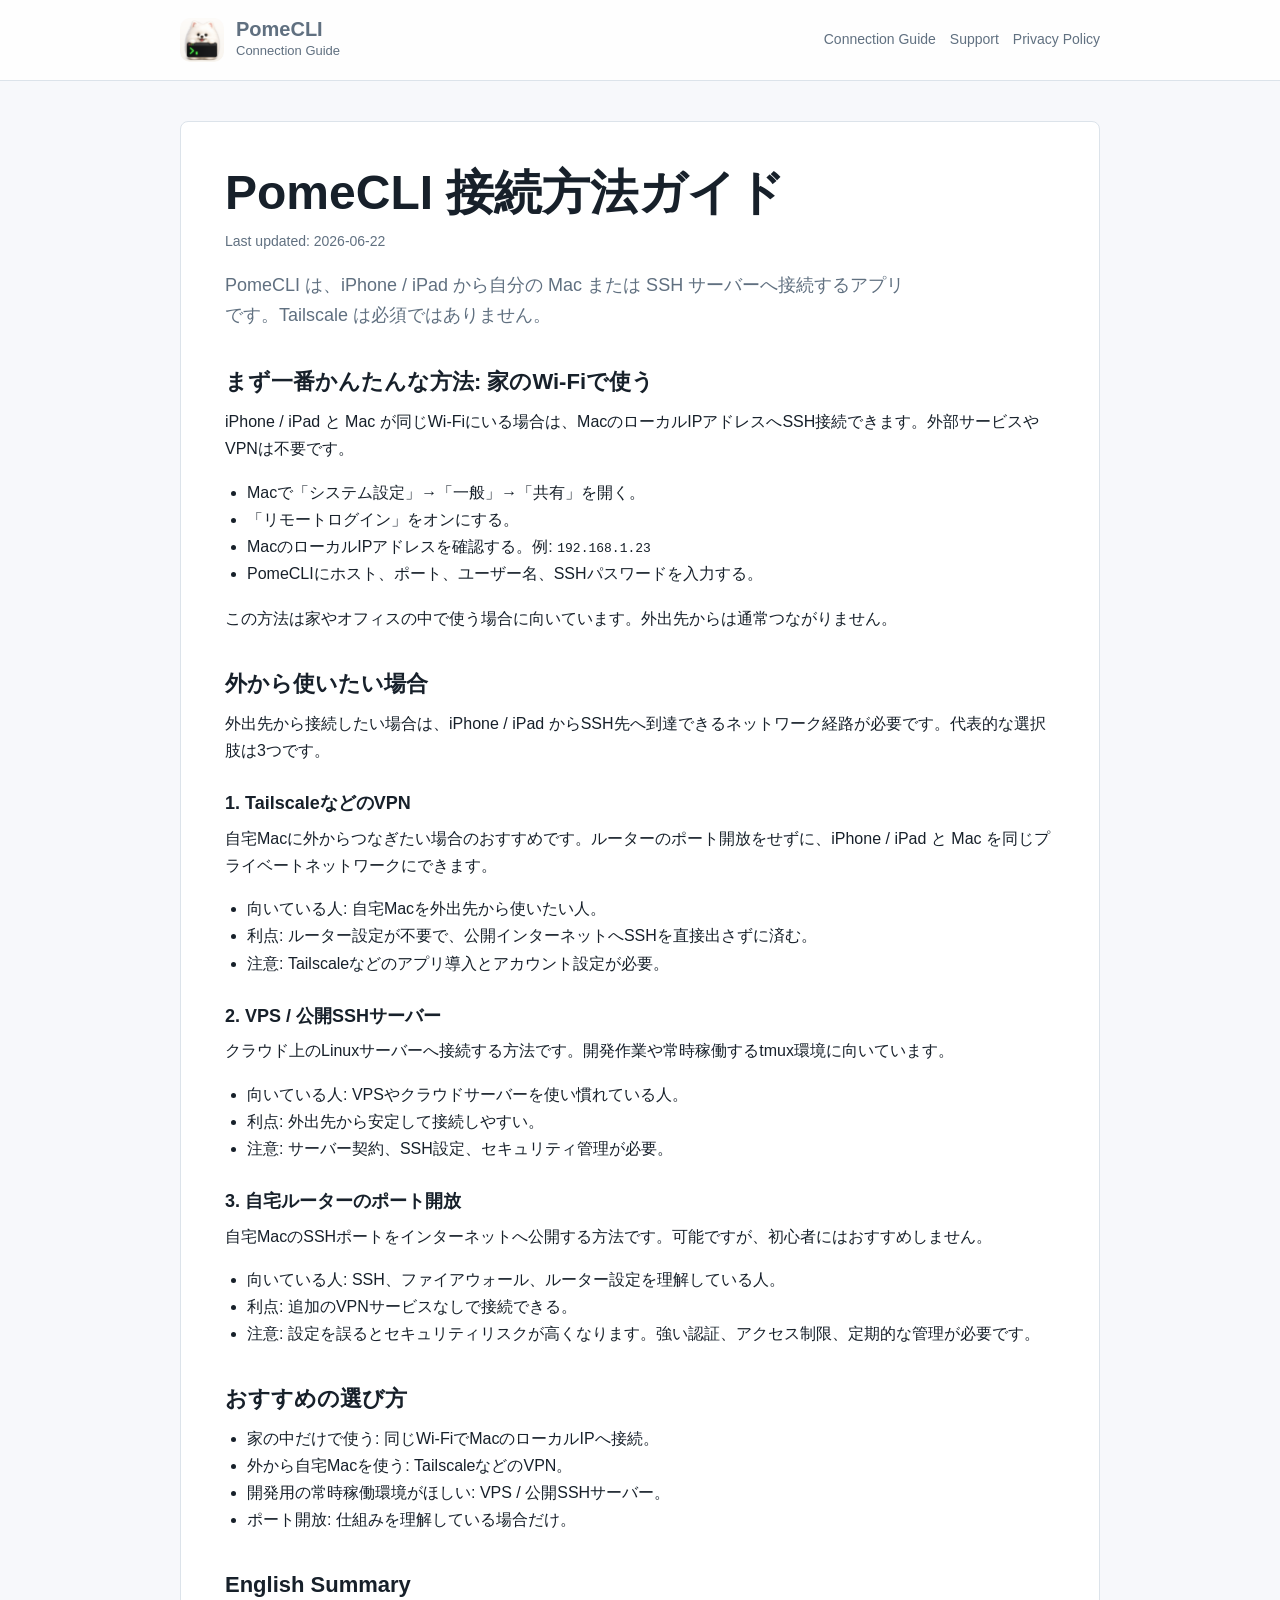
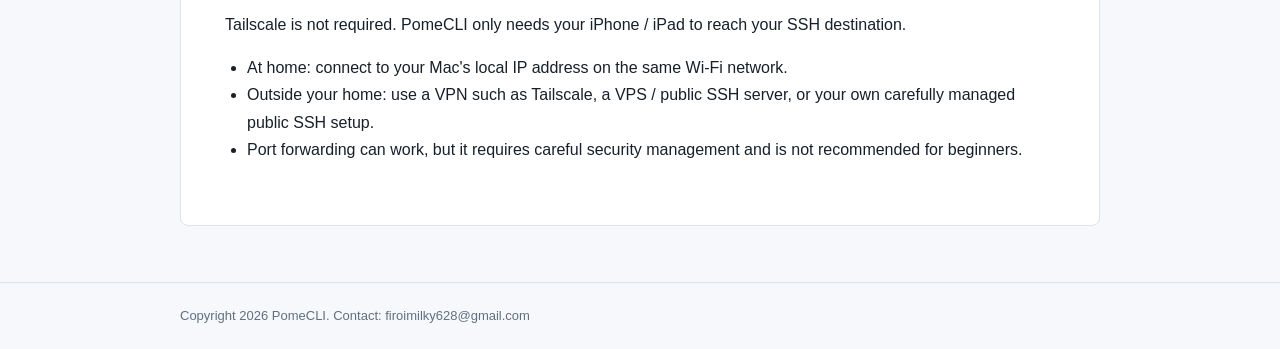
==== connection.html @ c4645fe7 "Add connection guide" ====
<!doctype html>
<html lang="ja">
  <head>
    <meta charset="utf-8">
    <meta name="viewport" content="width=device-width, initial-scale=1">
    <title>PomeCLI Connection Guide</title>
    <meta name="description" content="How to connect PomeCLI to your Mac or SSH server.">
    <link rel="stylesheet" href="styles.css">
  </head>
  <body>
    <header>
      <div class="shell masthead">
        <a class="brand" href="index.html">
          <img src="icon.png" alt="" width="44" height="44">
          <span>
            <strong>PomeCLI</strong>
            <span>Connection Guide</span>
          </span>
        </a>
        <nav aria-label="Primary navigation">
          <a href="connection.html">Connection Guide</a>
          <a href="support.html">Support</a>
          <a href="privacy.html">Privacy Policy</a>
        </nav>
      </div>
    </header>

    <main>
      <div class="shell">
        <article class="panel">
          <h1>PomeCLI 接続方法ガイド</h1>
          <p class="meta">Last updated: 2026-06-22</p>
          <p class="lead">PomeCLI は、iPhone / iPad から自分の Mac または SSH サーバーへ接続するアプリです。Tailscale は必須ではありません。</p>

          <h2>まず一番かんたんな方法: 家のWi-Fiで使う</h2>
          <p>iPhone / iPad と Mac が同じWi-Fiにいる場合は、MacのローカルIPアドレスへSSH接続できます。外部サービスやVPNは不要です。</p>
          <ul>
            <li>Macで「システム設定」→「一般」→「共有」を開く。</li>
            <li>「リモートログイン」をオンにする。</li>
            <li>MacのローカルIPアドレスを確認する。例: <code>192.168.1.23</code></li>
            <li>PomeCLIにホスト、ポート、ユーザー名、SSHパスワードを入力する。</li>
          </ul>
          <p>この方法は家やオフィスの中で使う場合に向いています。外出先からは通常つながりません。</p>

          <h2>外から使いたい場合</h2>
          <p>外出先から接続したい場合は、iPhone / iPad からSSH先へ到達できるネットワーク経路が必要です。代表的な選択肢は3つです。</p>

          <h3>1. TailscaleなどのVPN</h3>
          <p>自宅Macに外からつなぎたい場合のおすすめです。ルーターのポート開放をせずに、iPhone / iPad と Mac を同じプライベートネットワークにできます。</p>
          <ul>
            <li>向いている人: 自宅Macを外出先から使いたい人。</li>
            <li>利点: ルーター設定が不要で、公開インターネットへSSHを直接出さずに済む。</li>
            <li>注意: Tailscaleなどのアプリ導入とアカウント設定が必要。</li>
          </ul>

          <h3>2. VPS / 公開SSHサーバー</h3>
          <p>クラウド上のLinuxサーバーへ接続する方法です。開発作業や常時稼働するtmux環境に向いています。</p>
          <ul>
            <li>向いている人: VPSやクラウドサーバーを使い慣れている人。</li>
            <li>利点: 外出先から安定して接続しやすい。</li>
            <li>注意: サーバー契約、SSH設定、セキュリティ管理が必要。</li>
          </ul>

          <h3>3. 自宅ルーターのポート開放</h3>
          <p>自宅MacのSSHポートをインターネットへ公開する方法です。可能ですが、初心者にはおすすめしません。</p>
          <ul>
            <li>向いている人: SSH、ファイアウォール、ルーター設定を理解している人。</li>
            <li>利点: 追加のVPNサービスなしで接続できる。</li>
            <li>注意: 設定を誤るとセキュリティリスクが高くなります。強い認証、アクセス制限、定期的な管理が必要です。</li>
          </ul>

          <h2>おすすめの選び方</h2>
          <ul>
            <li>家の中だけで使う: 同じWi-FiでMacのローカルIPへ接続。</li>
            <li>外から自宅Macを使う: TailscaleなどのVPN。</li>
            <li>開発用の常時稼働環境がほしい: VPS / 公開SSHサーバー。</li>
            <li>ポート開放: 仕組みを理解している場合だけ。</li>
          </ul>

          <h2>English Summary</h2>
          <p>Tailscale is not required. PomeCLI only needs your iPhone / iPad to reach your SSH destination.</p>
          <ul>
            <li>At home: connect to your Mac's local IP address on the same Wi-Fi network.</li>
            <li>Outside your home: use a VPN such as Tailscale, a VPS / public SSH server, or your own carefully managed public SSH setup.</li>
            <li>Port forwarding can work, but it requires careful security management and is not recommended for beginners.</li>
          </ul>
        </article>
      </div>
    </main>

    <footer>
      <div class="shell">Copyright 2026 PomeCLI. Contact: firoimilky628@gmail.com</div>
    </footer>
  </body>
</html>
---- styles.css ----
:root {
  color-scheme: light;
  --bg: #f7f8fb;
  --text: #17202a;
  --muted: #607080;
  --line: #dce3ea;
  --panel: #ffffff;
  --accent: #147c78;
  --accent-strong: #0e5f5c;
}

* {
  box-sizing: border-box;
}

body {
  margin: 0;
  background: var(--bg);
  color: var(--text);
  font-family:
    -apple-system, BlinkMacSystemFont, "Segoe UI", sans-serif;
  line-height: 1.7;
}

a {
  color: var(--accent-strong);
}

.shell {
  width: min(920px, calc(100% - 32px));
  margin: 0 auto;
}

header {
  border-bottom: 1px solid var(--line);
  background: rgba(255, 255, 255, 0.88);
}

.masthead {
  display: flex;
  align-items: center;
  justify-content: space-between;
  gap: 16px;
  padding: 18px 0;
}

.brand {
  display: flex;
  align-items: center;
  gap: 12px;
  color: inherit;
  text-decoration: none;
}

.brand img {
  width: 44px;
  height: 44px;
  border-radius: 10px;
}

.brand strong {
  display: block;
  font-size: 20px;
  line-height: 1.1;
}

.brand span {
  display: block;
  color: var(--muted);
  font-size: 13px;
}

nav {
  display: flex;
  gap: 14px;
  flex-wrap: wrap;
  justify-content: flex-end;
}

nav a {
  color: var(--muted);
  font-size: 14px;
  text-decoration: none;
}

main {
  padding: 40px 0 56px;
}

.panel {
  background: var(--panel);
  border: 1px solid var(--line);
  border-radius: 8px;
  padding: clamp(24px, 5vw, 44px);
}

h1 {
  margin: 0 0 10px;
  font-size: clamp(30px, 5vw, 48px);
  line-height: 1.12;
}

h2 {
  margin: 32px 0 8px;
  font-size: 22px;
}

h3 {
  margin: 24px 0 6px;
  font-size: 18px;
}

p {
  margin: 0 0 16px;
}

ul {
  margin: 0 0 18px;
  padding-left: 22px;
}

.lead {
  color: var(--muted);
  font-size: 18px;
  max-width: 680px;
}

.actions {
  display: flex;
  gap: 12px;
  flex-wrap: wrap;
  margin-top: 28px;
}

.button {
  display: inline-flex;
  align-items: center;
  justify-content: center;
  min-height: 42px;
  border: 1px solid var(--accent);
  border-radius: 6px;
  padding: 8px 14px;
  color: #ffffff;
  background: var(--accent);
  text-decoration: none;
  font-weight: 600;
}

.button.secondary {
  color: var(--accent-strong);
  background: transparent;
}

.meta {
  color: var(--muted);
  font-size: 14px;
}

footer {
  border-top: 1px solid var(--line);
  color: var(--muted);
  font-size: 13px;
  padding: 22px 0;
}

@media (max-width: 640px) {
  .masthead {
    align-items: flex-start;
    flex-direction: column;
  }

  nav {
    justify-content: flex-start;
  }
}
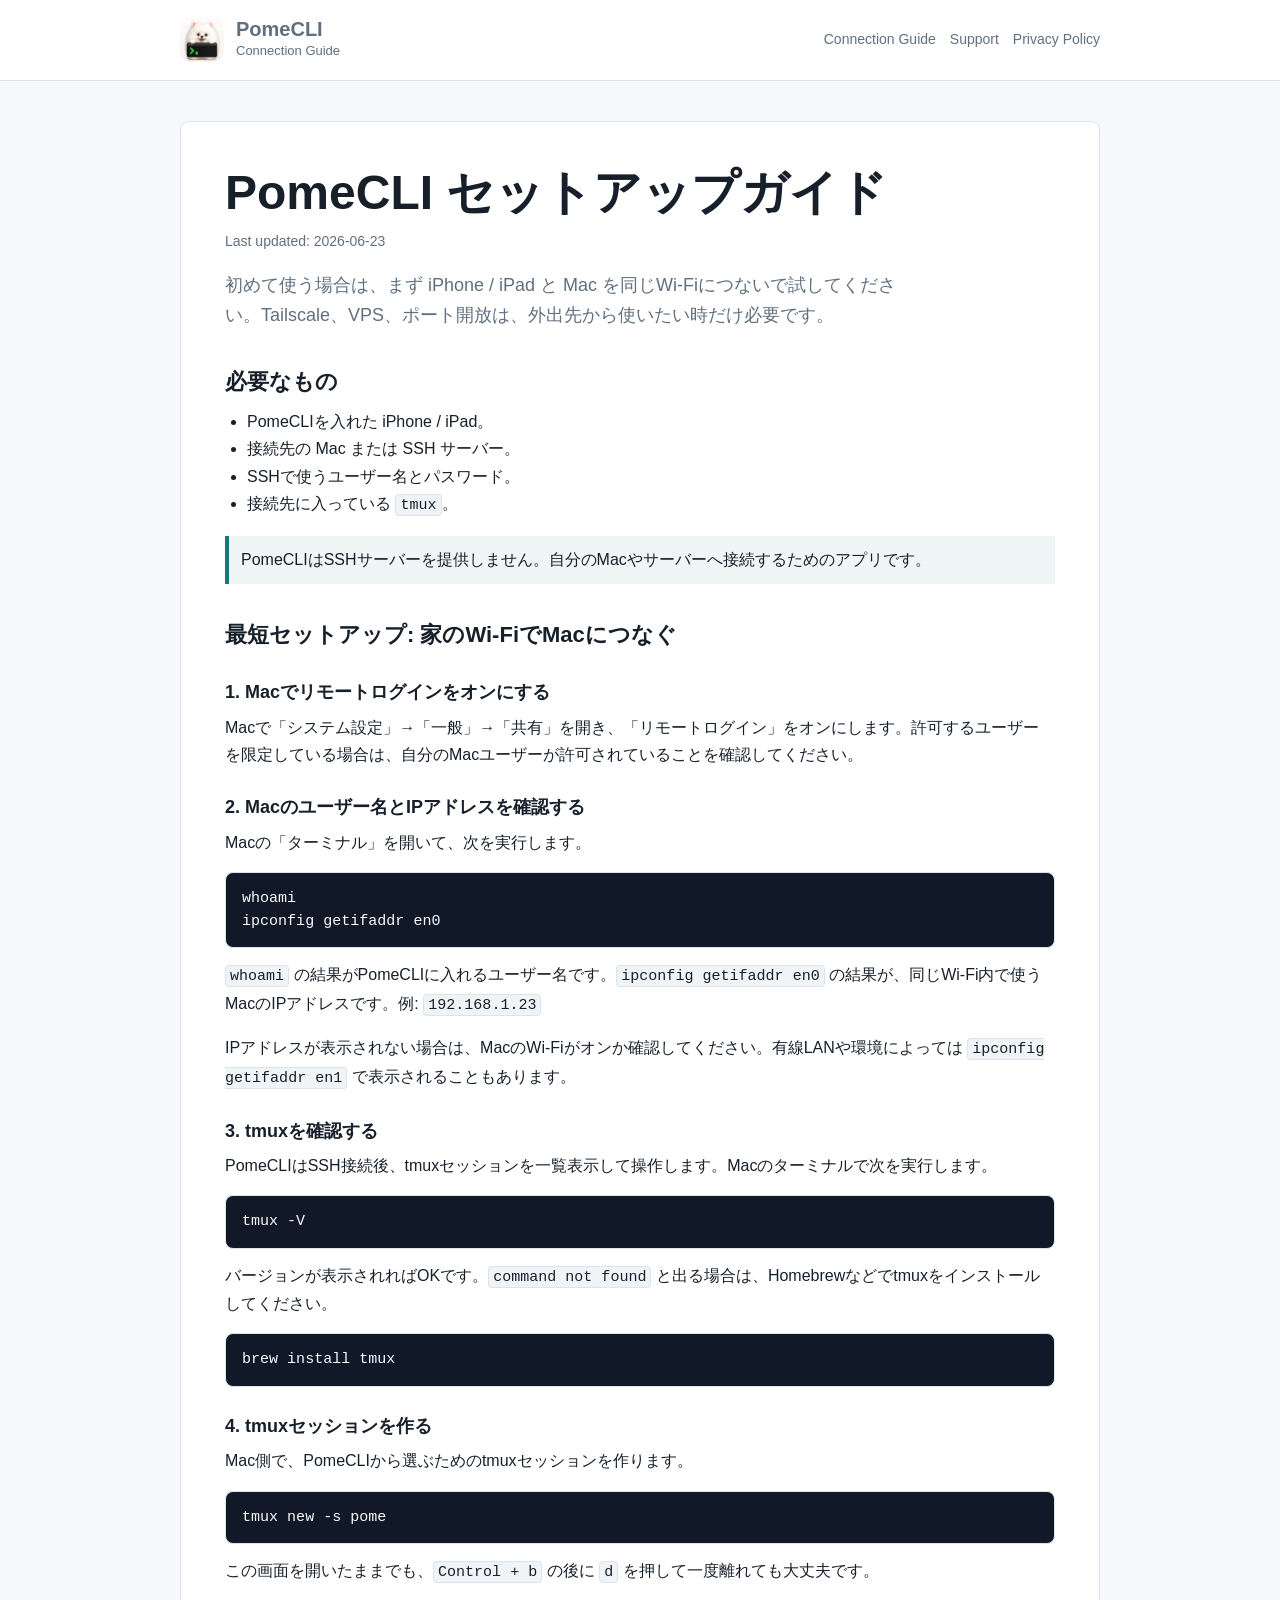
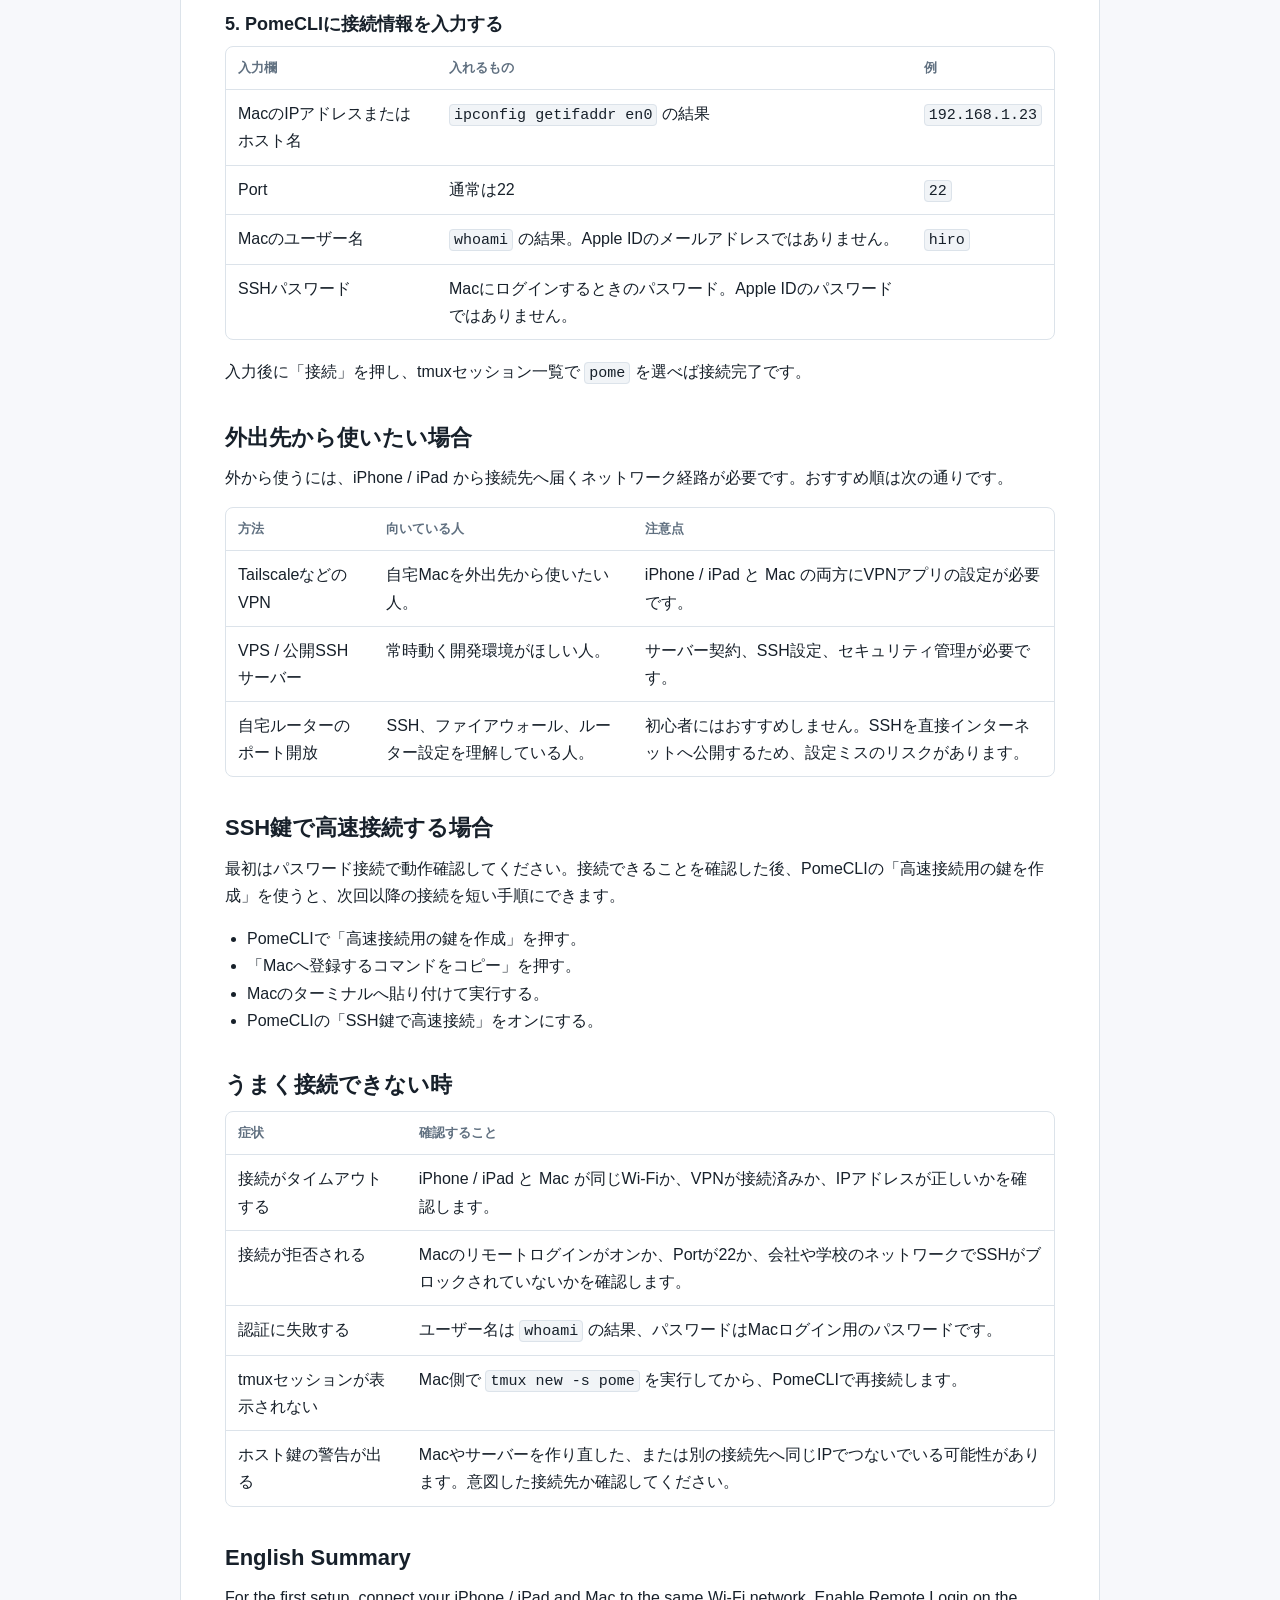
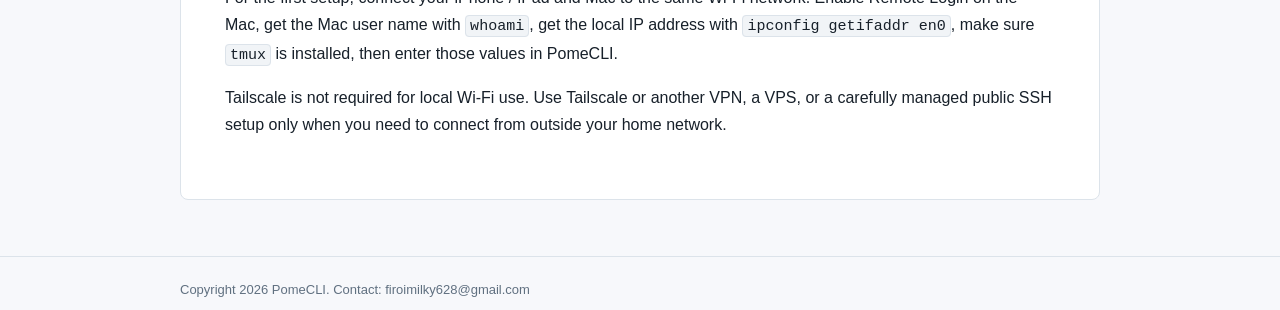
==== commit 0e4dd8da: "Improve setup guide" ====
--- a/connection.html
+++ b/connection.html
@@ -28,62 +28,155 @@
     <main>
       <div class="shell">
         <article class="panel">
-          <h1>PomeCLI 接続方法ガイド</h1>
-          <p class="meta">Last updated: 2026-06-22</p>
-          <p class="lead">PomeCLI は、iPhone / iPad から自分の Mac または SSH サーバーへ接続するアプリです。Tailscale は必須ではありません。</p>
+          <h1>PomeCLI セットアップガイド</h1>
+          <p class="meta">Last updated: 2026-06-23</p>
+          <p class="lead">初めて使う場合は、まず iPhone / iPad と Mac を同じWi-Fiにつないで試してください。Tailscale、VPS、ポート開放は、外出先から使いたい時だけ必要です。</p>
 
-          <h2>まず一番かんたんな方法: 家のWi-Fiで使う</h2>
-          <p>iPhone / iPad と Mac が同じWi-Fiにいる場合は、MacのローカルIPアドレスへSSH接続できます。外部サービスやVPNは不要です。</p>
+          <h2>必要なもの</h2>
           <ul>
-            <li>Macで「システム設定」→「一般」→「共有」を開く。</li>
-            <li>「リモートログイン」をオンにする。</li>
-            <li>MacのローカルIPアドレスを確認する。例: <code>192.168.1.23</code></li>
-            <li>PomeCLIにホスト、ポート、ユーザー名、SSHパスワードを入力する。</li>
+            <li>PomeCLIを入れた iPhone / iPad。</li>
+            <li>接続先の Mac または SSH サーバー。</li>
+            <li>SSHで使うユーザー名とパスワード。</li>
+            <li>接続先に入っている <code>tmux</code>。</li>
           </ul>
-          <p>この方法は家やオフィスの中で使う場合に向いています。外出先からは通常つながりません。</p>
+          <p class="note">PomeCLIはSSHサーバーを提供しません。自分のMacやサーバーへ接続するためのアプリです。</p>
 
-          <h2>外から使いたい場合</h2>
-          <p>外出先から接続したい場合は、iPhone / iPad からSSH先へ到達できるネットワーク経路が必要です。代表的な選択肢は3つです。</p>
+          <h2>最短セットアップ: 家のWi-FiでMacにつなぐ</h2>
 
-          <h3>1. TailscaleなどのVPN</h3>
-          <p>自宅Macに外からつなぎたい場合のおすすめです。ルーターのポート開放をせずに、iPhone / iPad と Mac を同じプライベートネットワークにできます。</p>
+          <h3>1. Macでリモートログインをオンにする</h3>
+          <p>Macで「システム設定」→「一般」→「共有」を開き、「リモートログイン」をオンにします。許可するユーザーを限定している場合は、自分のMacユーザーが許可されていることを確認してください。</p>
+
+          <h3>2. Macのユーザー名とIPアドレスを確認する</h3>
+          <p>Macの「ターミナル」を開いて、次を実行します。</p>
+          <pre><code>whoami
+ipconfig getifaddr en0</code></pre>
+          <p><code>whoami</code> の結果がPomeCLIに入れるユーザー名です。<code>ipconfig getifaddr en0</code> の結果が、同じWi-Fi内で使うMacのIPアドレスです。例: <code>192.168.1.23</code></p>
+          <p>IPアドレスが表示されない場合は、MacのWi-Fiがオンか確認してください。有線LANや環境によっては <code>ipconfig getifaddr en1</code> で表示されることもあります。</p>
+
+          <h3>3. tmuxを確認する</h3>
+          <p>PomeCLIはSSH接続後、tmuxセッションを一覧表示して操作します。Macのターミナルで次を実行します。</p>
+          <pre><code>tmux -V</code></pre>
+          <p>バージョンが表示されればOKです。<code>command not found</code> と出る場合は、Homebrewなどでtmuxをインストールしてください。</p>
+          <pre><code>brew install tmux</code></pre>
+
+          <h3>4. tmuxセッションを作る</h3>
+          <p>Mac側で、PomeCLIから選ぶためのtmuxセッションを作ります。</p>
+          <pre><code>tmux new -s pome</code></pre>
+          <p>この画面を開いたままでも、<code>Control + b</code> の後に <code>d</code> を押して一度離れても大丈夫です。</p>
+
+          <h3>5. PomeCLIに接続情報を入力する</h3>
+          <div class="table-wrap">
+            <table>
+              <thead>
+                <tr>
+                  <th>入力欄</th>
+                  <th>入れるもの</th>
+                  <th>例</th>
+                </tr>
+              </thead>
+              <tbody>
+                <tr>
+                  <td>MacのIPアドレスまたはホスト名</td>
+                  <td><code>ipconfig getifaddr en0</code> の結果</td>
+                  <td><code>192.168.1.23</code></td>
+                </tr>
+                <tr>
+                  <td>Port</td>
+                  <td>通常は22</td>
+                  <td><code>22</code></td>
+                </tr>
+                <tr>
+                  <td>Macのユーザー名</td>
+                  <td><code>whoami</code> の結果。Apple IDのメールアドレスではありません。</td>
+                  <td><code>hiro</code></td>
+                </tr>
+                <tr>
+                  <td>SSHパスワード</td>
+                  <td>Macにログインするときのパスワード。Apple IDのパスワードではありません。</td>
+                  <td></td>
+                </tr>
+              </tbody>
+            </table>
+          </div>
+          <p>入力後に「接続」を押し、tmuxセッション一覧で <code>pome</code> を選べば接続完了です。</p>
+
+          <h2>外出先から使いたい場合</h2>
+          <p>外から使うには、iPhone / iPad から接続先へ届くネットワーク経路が必要です。おすすめ順は次の通りです。</p>
+          <div class="table-wrap">
+            <table>
+              <thead>
+                <tr>
+                  <th>方法</th>
+                  <th>向いている人</th>
+                  <th>注意点</th>
+                </tr>
+              </thead>
+              <tbody>
+                <tr>
+                  <td>TailscaleなどのVPN</td>
+                  <td>自宅Macを外出先から使いたい人。</td>
+                  <td>iPhone / iPad と Mac の両方にVPNアプリの設定が必要です。</td>
+                </tr>
+                <tr>
+                  <td>VPS / 公開SSHサーバー</td>
+                  <td>常時動く開発環境がほしい人。</td>
+                  <td>サーバー契約、SSH設定、セキュリティ管理が必要です。</td>
+                </tr>
+                <tr>
+                  <td>自宅ルーターのポート開放</td>
+                  <td>SSH、ファイアウォール、ルーター設定を理解している人。</td>
+                  <td>初心者にはおすすめしません。SSHを直接インターネットへ公開するため、設定ミスのリスクがあります。</td>
+                </tr>
+              </tbody>
+            </table>
+          </div>
+
+          <h2>SSH鍵で高速接続する場合</h2>
+          <p>最初はパスワード接続で動作確認してください。接続できることを確認した後、PomeCLIの「高速接続用の鍵を作成」を使うと、次回以降の接続を短い手順にできます。</p>
           <ul>
-            <li>向いている人: 自宅Macを外出先から使いたい人。</li>
-            <li>利点: ルーター設定が不要で、公開インターネットへSSHを直接出さずに済む。</li>
-            <li>注意: Tailscaleなどのアプリ導入とアカウント設定が必要。</li>
+            <li>PomeCLIで「高速接続用の鍵を作成」を押す。</li>
+            <li>「Macへ登録するコマンドをコピー」を押す。</li>
+            <li>Macのターミナルへ貼り付けて実行する。</li>
+            <li>PomeCLIの「SSH鍵で高速接続」をオンにする。</li>
           </ul>
 
-          <h3>2. VPS / 公開SSHサーバー</h3>
-          <p>クラウド上のLinuxサーバーへ接続する方法です。開発作業や常時稼働するtmux環境に向いています。</p>
-          <ul>
-            <li>向いている人: VPSやクラウドサーバーを使い慣れている人。</li>
-            <li>利点: 外出先から安定して接続しやすい。</li>
-            <li>注意: サーバー契約、SSH設定、セキュリティ管理が必要。</li>
-          </ul>
-
-          <h3>3. 自宅ルーターのポート開放</h3>
-          <p>自宅MacのSSHポートをインターネットへ公開する方法です。可能ですが、初心者にはおすすめしません。</p>
-          <ul>
-            <li>向いている人: SSH、ファイアウォール、ルーター設定を理解している人。</li>
-            <li>利点: 追加のVPNサービスなしで接続できる。</li>
-            <li>注意: 設定を誤るとセキュリティリスクが高くなります。強い認証、アクセス制限、定期的な管理が必要です。</li>
-          </ul>
-
-          <h2>おすすめの選び方</h2>
-          <ul>
-            <li>家の中だけで使う: 同じWi-FiでMacのローカルIPへ接続。</li>
-            <li>外から自宅Macを使う: TailscaleなどのVPN。</li>
-            <li>開発用の常時稼働環境がほしい: VPS / 公開SSHサーバー。</li>
-            <li>ポート開放: 仕組みを理解している場合だけ。</li>
-          </ul>
+          <h2>うまく接続できない時</h2>
+          <div class="table-wrap">
+            <table>
+              <thead>
+                <tr>
+                  <th>症状</th>
+                  <th>確認すること</th>
+                </tr>
+              </thead>
+              <tbody>
+                <tr>
+                  <td>接続がタイムアウトする</td>
+                  <td>iPhone / iPad と Mac が同じWi-Fiか、VPNが接続済みか、IPアドレスが正しいかを確認します。</td>
+                </tr>
+                <tr>
+                  <td>接続が拒否される</td>
+                  <td>Macのリモートログインがオンか、Portが22か、会社や学校のネットワークでSSHがブロックされていないかを確認します。</td>
+                </tr>
+                <tr>
+                  <td>認証に失敗する</td>
+                  <td>ユーザー名は <code>whoami</code> の結果、パスワードはMacログイン用のパスワードです。</td>
+                </tr>
+                <tr>
+                  <td>tmuxセッションが表示されない</td>
+                  <td>Mac側で <code>tmux new -s pome</code> を実行してから、PomeCLIで再接続します。</td>
+                </tr>
+                <tr>
+                  <td>ホスト鍵の警告が出る</td>
+                  <td>Macやサーバーを作り直した、または別の接続先へ同じIPでつないでいる可能性があります。意図した接続先か確認してください。</td>
+                </tr>
+              </tbody>
+            </table>
+          </div>
 
           <h2>English Summary</h2>
-          <p>Tailscale is not required. PomeCLI only needs your iPhone / iPad to reach your SSH destination.</p>
-          <ul>
-            <li>At home: connect to your Mac's local IP address on the same Wi-Fi network.</li>
-            <li>Outside your home: use a VPN such as Tailscale, a VPS / public SSH server, or your own carefully managed public SSH setup.</li>
-            <li>Port forwarding can work, but it requires careful security management and is not recommended for beginners.</li>
-          </ul>
+          <p>For the first setup, connect your iPhone / iPad and Mac to the same Wi-Fi network. Enable Remote Login on the Mac, get the Mac user name with <code>whoami</code>, get the local IP address with <code>ipconfig getifaddr en0</code>, make sure <code>tmux</code> is installed, then enter those values in PomeCLI.</p>
+          <p>Tailscale is not required for local Wi-Fi use. Use Tailscale or another VPN, a VPS, or a carefully managed public SSH setup only when you need to connect from outside your home network.</p>
         </article>
       </div>
     </main>
--- a/styles.css
+++ b/styles.css
@@ -114,15 +114,78 @@
   margin: 0 0 16px;
 }
 
+code {
+  border: 1px solid var(--line);
+  border-radius: 4px;
+  background: #f1f4f7;
+  padding: 1px 4px;
+  font-family: "SFMono-Regular", Consolas, monospace;
+  font-size: 0.94em;
+}
+
+pre {
+  overflow-x: auto;
+  border: 1px solid var(--line);
+  border-radius: 8px;
+  background: #111827;
+  color: #f8fafc;
+  padding: 14px 16px;
+  line-height: 1.55;
+}
+
+pre code {
+  border: 0;
+  background: transparent;
+  color: inherit;
+  padding: 0;
+}
+
 ul {
   margin: 0 0 18px;
   padding-left: 22px;
 }
 
+table {
+  width: 100%;
+  border-collapse: collapse;
+  min-width: 640px;
+}
+
+th,
+td {
+  border-bottom: 1px solid var(--line);
+  padding: 10px 12px;
+  text-align: left;
+  vertical-align: top;
+}
+
+th {
+  color: var(--muted);
+  font-size: 13px;
+  font-weight: 700;
+}
+
+.table-wrap {
+  overflow-x: auto;
+  margin: 0 0 18px;
+  border: 1px solid var(--line);
+  border-radius: 8px;
+}
+
+.table-wrap table tr:last-child td {
+  border-bottom: 0;
+}
+
 .lead {
   color: var(--muted);
   font-size: 18px;
   max-width: 680px;
+}
+
+.note {
+  border-left: 4px solid var(--accent);
+  background: #eef7f6;
+  padding: 10px 12px;
 }
 
 .actions {
